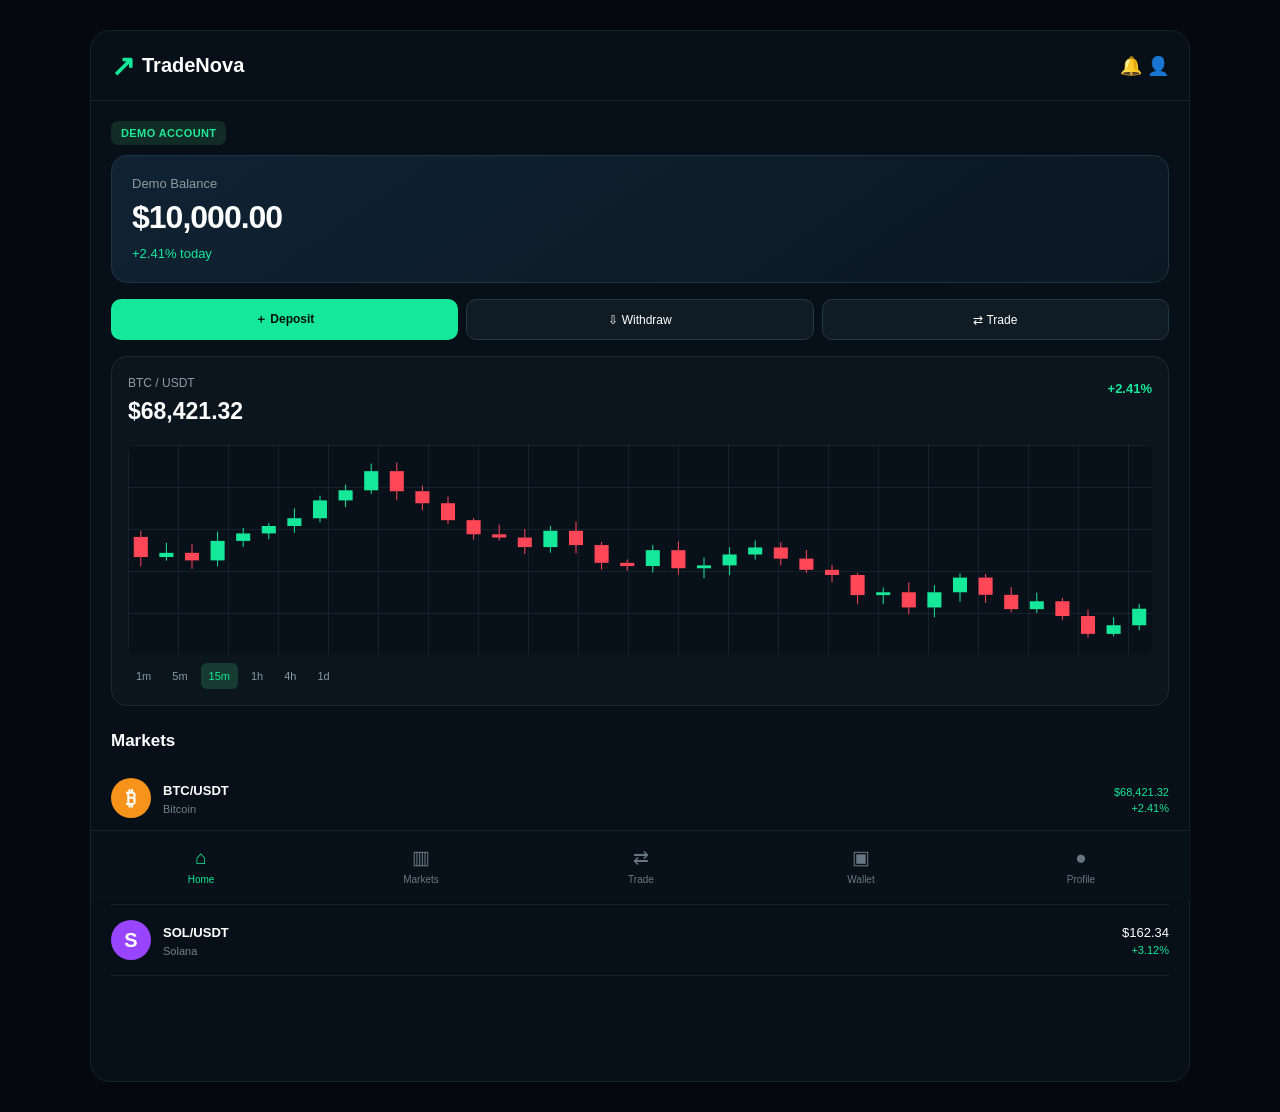
==== dashboard.html @ 4fda2b4b "Make login the homepage" ====
<!DOCTYPE html>
<html lang="en">
<head>
    <meta charset="UTF-8">
    <meta name="viewport" content="width=device-width, initial-scale=1.0">

    <title>TradeNova Demo</title>

    <link rel="stylesheet" href="style.css">
</head>

<body>

<div class="phone">

    <header>
        <div class="logo">
            <span>↗</span>
            TradeNova
        </div>

        <div class="header-icons">
            🔔
            👤
        </div>
    </header>

    <main>

        <div class="demo-label">
            DEMO ACCOUNT
        </div>

        <section class="balance-card">
            <p>Demo Balance</p>

            <h1>$10,000.00</h1>

            <span>+2.41% today</span>
        </section>

        <div class="quick-actions">

            <button class="deposit">
                ＋ Deposit
            </button>

            <button>
                ⇩ Withdraw
            </button>

            <button>
                ⇄ Trade
            </button>

        </div>

        <section class="market-card">

            <div class="market-top">

                <div>
                    <small>BTC / USDT</small>

                    <h2 id="btcPrice">
                        $68,421.32
                    </h2>
                </div>

                <strong id="percentage">
                    +2.41%
                </strong>

            </div>

            <div class="chart">

                <div class="grid"></div>

                <canvas id="candleChart"></canvas>

            </div>

            <div class="time-buttons">

                <button>1m</button>
                <button>5m</button>

                <button class="active">
                    15m
                </button>

                <button>1h</button>
                <button>4h</button>
                <button>1d</button>

            </div>

        </section>


        <h3>Markets</h3>


        <div class="coin">

            <div class="coin-icon btc">
                ₿
            </div>

            <div>
                <b>BTC/USDT</b>
                <small>Bitcoin</small>
            </div>

            <div class="price">

                <span id="btcMarketPrice">
                    $68,421.32
                </span>

                <span>
                    +2.41%
                </span>

            </div>

        </div>


        <div class="coin">

            <div class="coin-icon eth">
                Ξ
            </div>

            <div>
                <b>ETH/USDT</b>
                <small>Ethereum</small>
            </div>

            <div class="price">
                $3,245.17

                <span>
                    +1.82%
                </span>
            </div>

        </div>


        <div class="coin">

            <div class="coin-icon sol">
                S
            </div>

            <div>
                <b>SOL/USDT</b>
                <small>Solana</small>
            </div>

            <div class="price">
                $162.34

                <span>
                    +3.12%
                </span>
            </div>

        </div>

    </main>


    <nav class="bottom-nav">

        <a class="selected">
            ⌂
            <small>Home</small>
        </a>

        <a>
            ▥
            <small>Markets</small>
        </a>

        <a>
            ⇄
            <small>Trade</small>
        </a>

        <a>
            ▣
            <small>Wallet</small>
        </a>

        <a>
            ●
            <small>Profile</small>
        </a>

    </nav>

</div>


<script>

const canvas = document.getElementById("candleChart");

const ctx = canvas.getContext("2d");

let candles = [];

let price = 68421.32;


/* Generate random number */

function random(min, max) {

    return Math.random() * (max - min) + min;

}


/* Create candle */

function createCandle() {

    const open = price;

    const movement = random(-500, 500);

    const close = open + movement;

    const high =
        Math.max(open, close)
        + random(50, 250);

    const low =
        Math.min(open, close)
        - random(50, 250);

    price = close;

    return {
        open: open,
        close: close,
        high: high,
        low: low
    };

}


/* Starting candles */

for (let i = 0; i < 40; i++) {

    candles.push(createCandle());

}


/* Draw chart */

function drawChart() {

    const width = canvas.clientWidth;

    const height = canvas.clientHeight;

    const ratio = window.devicePixelRatio || 1;

    canvas.width = width * ratio;

    canvas.height = height * ratio;

    ctx.setTransform(
        ratio,
        0,
        0,
        ratio,
        0,
        0
    );

    ctx.clearRect(
        0,
        0,
        width,
        height
    );


    let highest = Math.max(
        ...candles.map(c => c.high)
    );

    let lowest = Math.min(
        ...candles.map(c => c.low)
    );


    const range = highest - lowest;


    highest += range * 0.1;

    lowest -= range * 0.1;


    const spacing =
        width / candles.length;

    const candleWidth =
        Math.max(3, spacing * 0.55);


    candles.forEach((candle, i) => {

        const x =
            i * spacing + spacing / 2;


        const yHigh =
            height -
            ((candle.high - lowest) /
            (highest - lowest)) *
            height;


        const yLow =
            height -
            ((candle.low - lowest) /
            (highest - lowest)) *
            height;


        const yOpen =
            height -
            ((candle.open - lowest) /
            (highest - lowest)) *
            height;


        const yClose =
            height -
            ((candle.close - lowest) /
            (highest - lowest)) *
            height;


        const bullish =
            candle.close >= candle.open;


        const candleColor =
            bullish
            ? "#16e89a"
            : "#ff4757";


        /* Wick */

        ctx.beginPath();

        ctx.moveTo(x, yHigh);

        ctx.lineTo(x, yLow);

        ctx.strokeStyle = candleColor;

        ctx.lineWidth = 1;

        ctx.stroke();


        /* Body */

        const top =
            Math.min(yOpen, yClose);

        const bottom =
            Math.max(yOpen, yClose);


        const bodyHeight =
            Math.max(2, bottom - top);


        ctx.fillStyle = candleColor;


        ctx.fillRect(
            x - candleWidth / 2,
            top,
            candleWidth,
            bodyHeight
        );

    });

}


/* Add new candle */

function newCandle() {

    candles.push(
        createCandle()
    );


    if (candles.length > 40) {

        candles.shift();

    }


    drawChart();


    document.getElementById(
        "btcPrice"
    ).textContent =
        "$" +
        price.toLocaleString(
            "en-US",
            {
                minimumFractionDigits: 2,
                maximumFractionDigits: 2
            }
        );


    document.getElementById(
        "btcMarketPrice"
    ).textContent =
        "$" +
        price.toLocaleString(
            "en-US",
            {
                minimumFractionDigits: 2,
                maximumFractionDigits: 2
            }
        );

}


/* Draw immediately */

drawChart();


/* New candle every 1.5 seconds */

setInterval(
    newCandle,
    1500
);


/* Redraw when window changes */

window.addEventListener(
    "resize",
    drawChart
);


/* Deposit button */

document
    .querySelector(".deposit")
    .addEventListener(
        "click",
        function() {

            alert(
                "Demo support chat will open here."
            );

        }
    );

</script>

</body>

</html>
---- style.css ----
* {
    box-sizing: border-box;
    margin: 0;
    padding: 0;
}

body {
    background: #05090d;
    color: white;
    font-family: Arial, Helvetica, sans-serif;
    min-height: 100vh;
    display: flex;
    justify-content: center;
}

/* Main phone/app container */
.phone {
    width: 100%;
    max-width: 430px;
    min-height: 100vh;
    background: #071018;
    position: relative;
    padding-bottom: 85px;
}

/* Header */
header {
    height: 70px;
    display: flex;
    justify-content: space-between;
    align-items: center;
    padding: 0 20px;
    border-bottom: 1px solid #17242e;
}

.logo {
    font-size: 20px;
    font-weight: bold;
    display: flex;
    align-items: center;
    gap: 7px;
}

.logo span {
    color: #16e89a;
    font-size: 29px;
    font-weight: bold;
}

.header-icons {
    display: flex;
    gap: 18px;
    font-size: 18px;
}

/* Main content */
main {
    padding: 20px;
}

/* Demo account label */
.demo-label {
    display: inline-block;
    background: #102c25;
    color: #20e89b;
    padding: 6px 10px;
    border-radius: 7px;
    font-size: 11px;
    font-weight: bold;
    margin-bottom: 10px;
    letter-spacing: 0.4px;
}

/* Balance card */
.balance-card {
    background: linear-gradient(
        145deg,
        #102333,
        #0b1721
    );

    border: 1px solid #1b3547;
    border-radius: 16px;
    padding: 20px;
}

.balance-card p {
    color: #8d9aa4;
    font-size: 13px;
}

.balance-card h1 {
    margin: 8px 0;
    font-size: 32px;
    letter-spacing: -1px;
}

.balance-card span {
    color: #16e89a;
    font-size: 13px;
}

/* Quick action buttons */
.quick-actions {
    display: grid;
    grid-template-columns: 1fr 1fr 1fr;
    gap: 8px;
    margin: 16px 0;
}

button {
    background: #101c25;
    color: white;
    border: 1px solid #263744;
    border-radius: 10px;
    padding: 12px 6px;
    cursor: pointer;
    font-size: 12px;
    transition: 0.2s ease;
}

button:hover {
    background: #162731;
}

button:active {
    transform: scale(0.97);
}

button.deposit {
    background: #16e89a;
    color: #03100b;
    border: none;
    font-weight: bold;
}

button.deposit:hover {
    background: #20f0a2;
}

/* Market chart card */
.market-card {
    background: #0b151e;
    border: 1px solid #1a2a35;
    border-radius: 16px;
    padding: 16px;
    overflow: hidden;
}

/* Chart header */
.market-top {
    display: flex;
    justify-content: space-between;
    align-items: flex-start;
}

.market-top small {
    color: #8d9aa4;
    font-size: 12px;
}

.market-top h2 {
    margin-top: 7px;
    font-size: 23px;
}

.market-top strong {
    color: #16e89a;
    font-size: 13px;
    padding-top: 8px;
}

/* Chart */
.chart {
    height: 210px;
    margin-top: 20px;
    position: relative;
    overflow: hidden;
    border-radius: 8px;
    background: #081119;
}

/* Chart grid */
.grid {
    position: absolute;
    inset: 0;

    background-image:
        linear-gradient(
            rgba(38, 55, 68, 0.45) 1px,
            transparent 1px
        ),
        linear-gradient(
            90deg,
            rgba(38, 55, 68, 0.45) 1px,
            transparent 1px
        );

    background-size: 50px 42px;
}

/* Canvas containing candles */
.chart canvas {
    position: absolute;
    inset: 0;
    width: 100%;
    height: 100%;
    display: block;
}

/* Time buttons */
.time-buttons {
    display: flex;
    gap: 5px;
    margin-top: 8px;
}

.time-buttons button {
    border: none;
    background: transparent;
    color: #8998a3;
    padding: 7px 8px;
    font-size: 11px;
}

.time-buttons button:hover {
    background: #111f29;
}

.time-buttons .active {
    background: #163c32;
    color: #16e89a;
    border-radius: 6px;
}

/* Markets heading */
h3 {
    margin: 25px 0 12px;
    font-size: 17px;
}

/* Coin rows */
.coin {
    display: flex;
    align-items: center;
    gap: 12px;
    padding: 15px 0;
    border-bottom: 1px solid #14222c;
}

/* Coin icons */
.coin-icon {
    width: 40px;
    height: 40px;
    min-width: 40px;
    border-radius: 50%;

    display: flex;
    justify-content: center;
    align-items: center;

    font-weight: bold;
    font-size: 20px;
}

.btc {
    background: #f7931a;
}

.eth {
    background: #627eea;
}

.sol {
    background: #9945ff;
}

/* Coin name */
.coin b {
    font-size: 13px;
}

.coin small {
    display: block;
    color: #71808b;
    margin-top: 4px;
    font-size: 11px;
}

/* Coin price */
.price {
    margin-left: auto;
    text-align: right;
    font-size: 13px;
}

.price span {
    display: block;
    color: #16e89a;
    margin-top: 4px;
    font-size: 11px;
}

/* Bottom navigation */
.bottom-nav {
    position: fixed;
    bottom: 0;

    width: 100%;
    max-width: 430px;

    height: 70px;

    background: #081119;
    border-top: 1px solid #17242e;

    display: flex;
    justify-content: space-around;
    align-items: center;

    z-index: 20;
}

.bottom-nav a {
    color: #687782;
    text-align: center;
    font-size: 19px;
    cursor: pointer;
    min-width: 50px;
}

.bottom-nav small {
    display: block;
    font-size: 10px;
    margin-top: 5px;
}

.bottom-nav .selected {
    color: #16e89a;
}

/* Mobile adjustments */
@media (max-width: 360px) {

    main {
        padding: 15px;
    }

    .balance-card h1 {
        font-size: 27px;
    }

    .market-top h2 {
        font-size: 20px;
    }

    .chart {
        height: 185px;
    }

    .quick-actions {
        gap: 5px;
    }

    button {
        font-size: 11px;
    }
}

/* Desktop preview */
@media (min-width: 700px) {

    body {
        padding: 30px 0;
        align-items: flex-start;
    }

    .phone {
        max-width: 1100px;
        min-height: 900px;
        border: 1px solid #17242e;
        border-radius: 20px;
        overflow: hidden;
    }

    .bottom-nav {
        max-width: 1100px;
    }
}
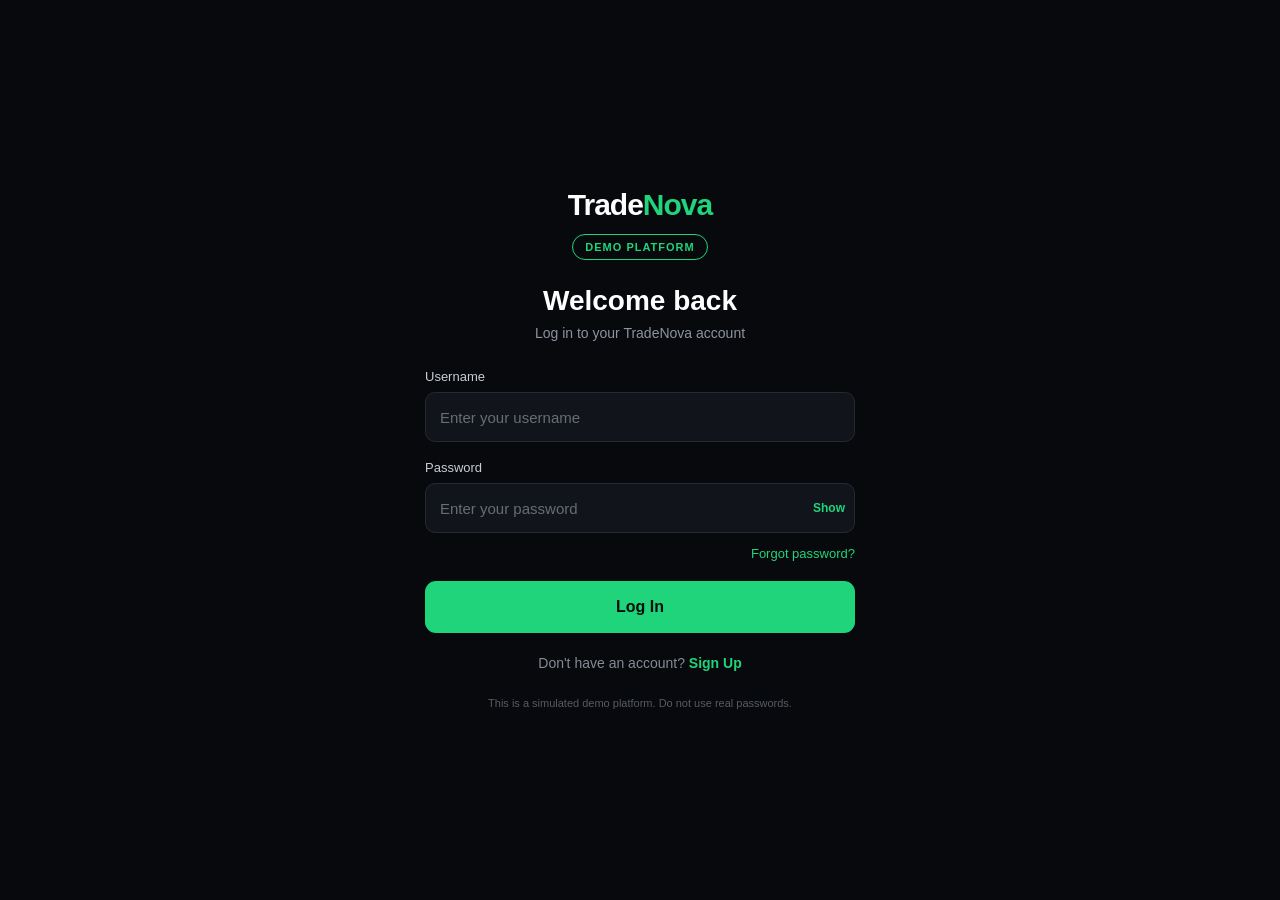
==== commit 16b41867: "Add logout button" ====
--- a/dashboard.html
+++ b/dashboard.html
@@ -4,10 +4,15 @@
     <meta charset="UTF-8">
     <meta name="viewport" content="width=device-width, initial-scale=1.0">
 
-    <title>TradeNova Demo</title>
-
-    <link rel="stylesheet" href="style.css">
+    <title>TradeNova Dashboard</title>
+
+    <script>
+        if (localStorage.getItem("demoLoggedIn") !== "true") {
+            window.location.replace("./login.html");
+        }
+    </script>
 </head>
+
 
 <body>
 
@@ -491,6 +496,30 @@
     );
 
 </script>
+<div style="text-align:center; padding:20px;">
+    <button
+        id="logoutButton"
+        style="
+            background:#20252d;
+            color:#ffffff;
+            border:1px solid #20d47b;
+            padding:12px 30px;
+            border-radius:10px;
+            font-size:15px;
+            font-weight:bold;
+            cursor:pointer;
+        "
+    >
+        Log Out
+    </button>
+</div>
+
+<script>
+    document.getElementById("logoutButton").addEventListener("click", function () {
+        localStorage.removeItem("demoLoggedIn");
+        window.location.replace("./login.html");
+    });
+</script>
 
 </body>
 
